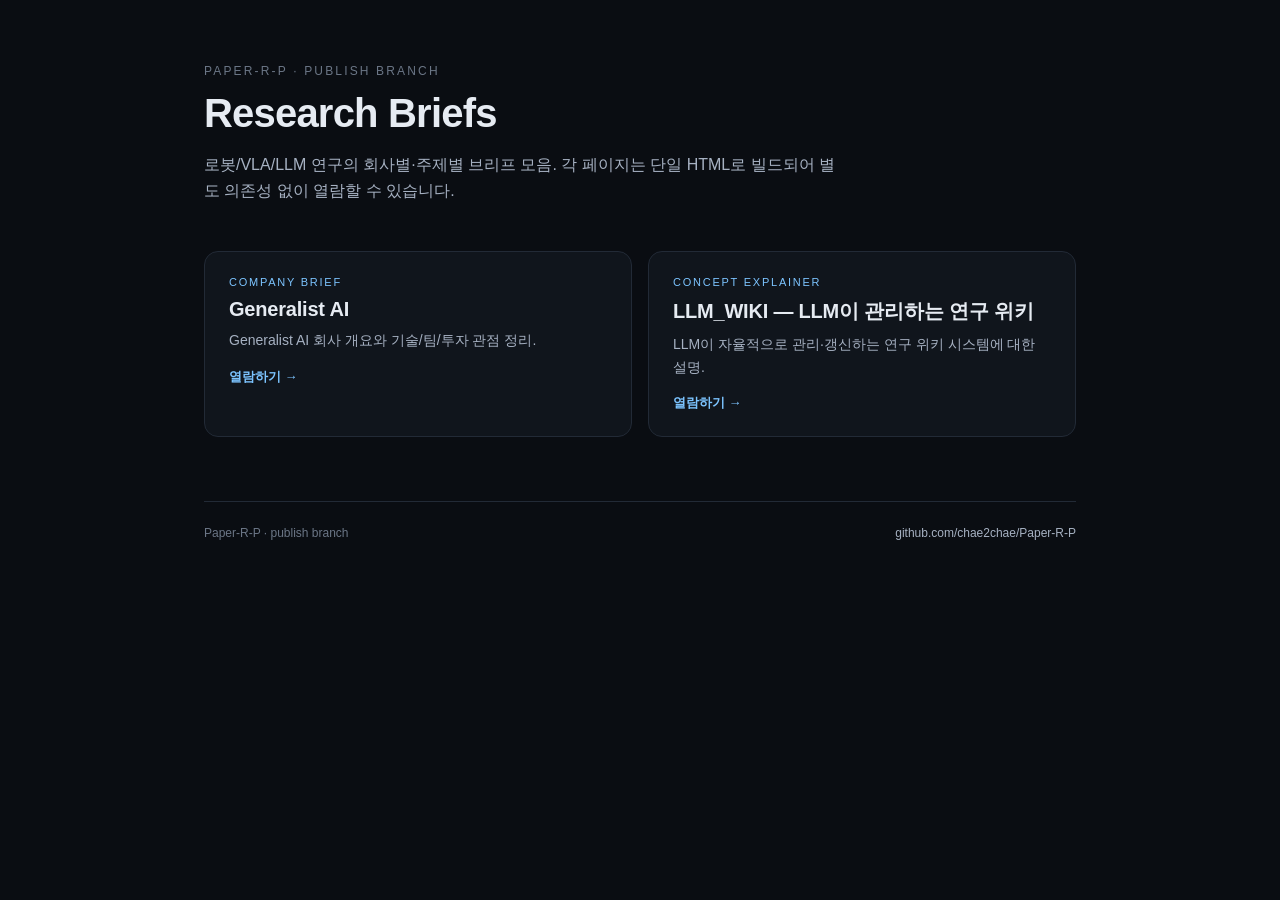
==== index.html @ 7116df8a "Publish Generalist AI brief and LLM_WIKI explainer Initial publish branch with two static HTML brief" ====
<!doctype html>
<html lang="ko">
<head>
<meta charset="utf-8" />
<meta name="viewport" content="width=device-width,initial-scale=1" />
<title>Paper-R-P — Publish</title>
<style>
  :root{
    --bg:#0a0d12;
    --bg-2:#10151c;
    --bg-3:#161c25;
    --line:#222a36;
    --text:#e6ebf2;
    --text-2:#a6b1c2;
    --muted:#6b7686;
    --accent:#7cc4ff;
    --accent-2:#9bff8f;
  }
  *{box-sizing:border-box}
  html,body{margin:0;padding:0;background:var(--bg);color:var(--text);font-family:-apple-system,BlinkMacSystemFont,"SF Pro Text","Pretendard","Noto Sans KR",sans-serif;-webkit-font-smoothing:antialiased}
  .wrap{max-width:920px;margin:0 auto;padding:64px 24px 96px}
  header{margin-bottom:48px}
  .eyebrow{font-size:12px;letter-spacing:.18em;color:var(--muted);text-transform:uppercase;margin-bottom:12px}
  h1{font-size:40px;line-height:1.15;margin:0 0 12px;letter-spacing:-0.02em}
  .sub{color:var(--text-2);font-size:16px;line-height:1.6;max-width:640px}
  .grid{display:grid;grid-template-columns:1fr;gap:16px;margin-top:40px}
  @media (min-width:720px){.grid{grid-template-columns:1fr 1fr}}
  .card{display:block;background:var(--bg-2);border:1px solid var(--line);border-radius:14px;padding:24px;text-decoration:none;color:var(--text);transition:border-color .15s ease, transform .15s ease, background .15s ease}
  .card:hover{border-color:#3a4a63;background:var(--bg-3);transform:translateY(-1px)}
  .card .tag{font-size:11px;letter-spacing:.16em;text-transform:uppercase;color:var(--accent);margin-bottom:10px}
  .card h2{font-size:20px;margin:0 0 8px;letter-spacing:-0.01em}
  .card p{color:var(--text-2);font-size:14px;line-height:1.6;margin:0}
  .card .more{display:inline-flex;align-items:center;gap:6px;margin-top:16px;color:var(--accent);font-size:13px;font-weight:600}
  footer{margin-top:64px;padding-top:24px;border-top:1px solid var(--line);color:var(--muted);font-size:12px;display:flex;justify-content:space-between;flex-wrap:wrap;gap:8px}
  footer a{color:var(--text-2);text-decoration:none}
  footer a:hover{color:var(--accent)}
</style>
</head>
<body>
  <div class="wrap">
    <header>
      <div class="eyebrow">Paper-R-P · Publish Branch</div>
      <h1>Research Briefs</h1>
      <p class="sub">로봇/VLA/LLM 연구의 회사별·주제별 브리프 모음. 각 페이지는 단일 HTML로 빌드되어 별도 의존성 없이 열람할 수 있습니다.</p>
    </header>

    <div class="grid">
      <a class="card" href="./Company-GeneralistAI.html">
        <div class="tag">Company Brief</div>
        <h2>Generalist AI</h2>
        <p>Generalist AI 회사 개요와 기술/팀/투자 관점 정리.</p>
        <div class="more">열람하기 →</div>
      </a>

      <a class="card" href="./LLM-Wiki-Explainer.html">
        <div class="tag">Concept Explainer</div>
        <h2>LLM_WIKI — LLM이 관리하는 연구 위키</h2>
        <p>LLM이 자율적으로 관리·갱신하는 연구 위키 시스템에 대한 설명.</p>
        <div class="more">열람하기 →</div>
      </a>
    </div>

    <footer>
      <span>Paper-R-P · publish branch</span>
      <a href="https://github.com/chae2chae/Paper-R-P" target="_blank" rel="noreferrer">github.com/chae2chae/Paper-R-P</a>
    </footer>
  </div>
</body>
</html>
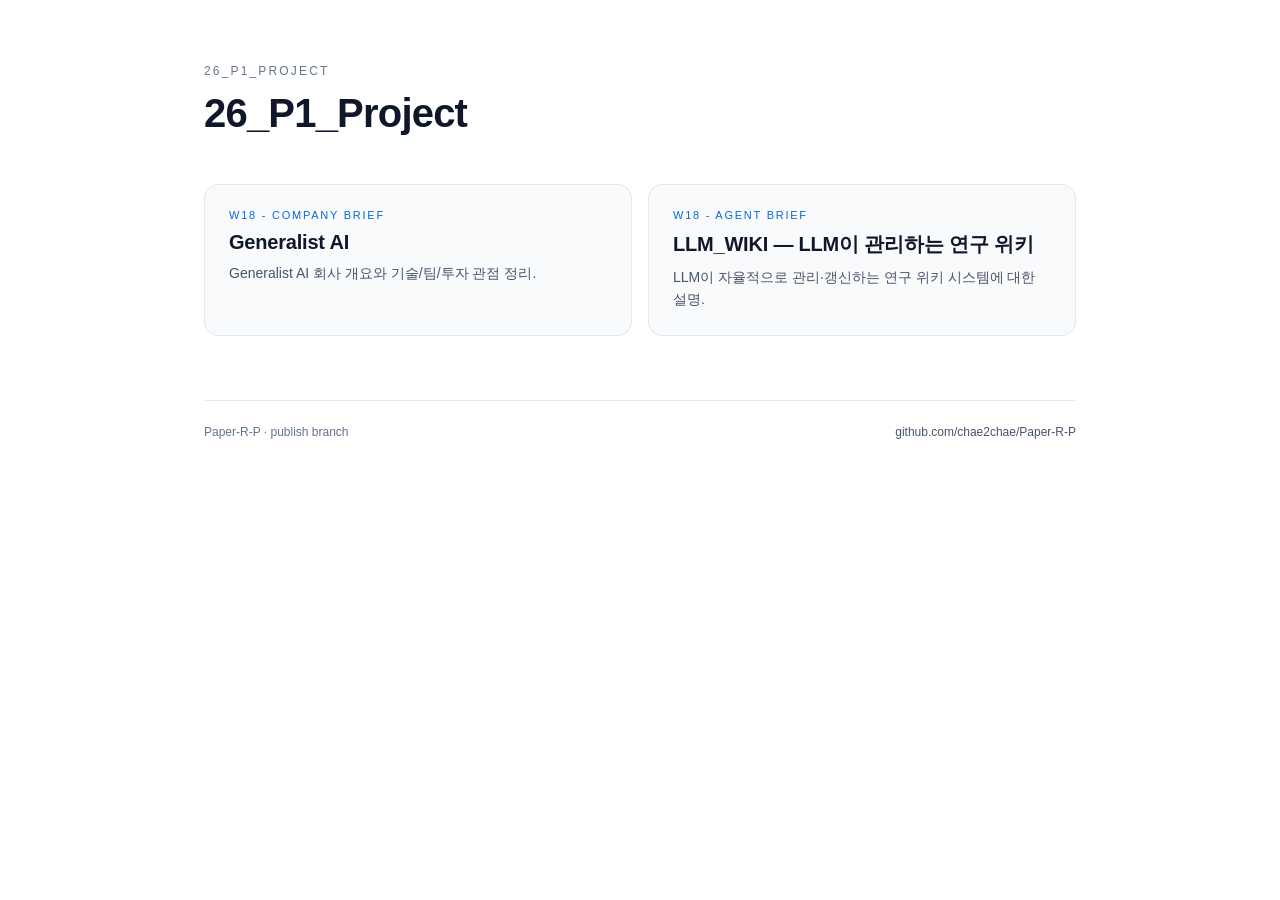
==== commit c8727cd0: "change color" ====
--- a/index.html
+++ b/index.html
@@ -6,15 +6,15 @@
 <title>Paper-R-P — Publish</title>
 <style>
   :root{
-    --bg:#0a0d12;
-    --bg-2:#10151c;
-    --bg-3:#161c25;
-    --line:#222a36;
-    --text:#e6ebf2;
-    --text-2:#a6b1c2;
-    --muted:#6b7686;
-    --accent:#7cc4ff;
-    --accent-2:#9bff8f;
+    --bg:#ffffff;
+    --bg-2:#f8fafc;
+    --bg-3:#f1f5f9;
+    --line:#e2e8f0;
+    --text:#0f172a;
+    --text-2:#475569;
+    --muted:#64748b;
+    --accent:#0969da;
+    --accent-2:#059669;
   }
   *{box-sizing:border-box}
   html,body{margin:0;padding:0;background:var(--bg);color:var(--text);font-family:-apple-system,BlinkMacSystemFont,"SF Pro Text","Pretendard","Noto Sans KR",sans-serif;-webkit-font-smoothing:antialiased}
@@ -26,7 +26,7 @@
   .grid{display:grid;grid-template-columns:1fr;gap:16px;margin-top:40px}
   @media (min-width:720px){.grid{grid-template-columns:1fr 1fr}}
   .card{display:block;background:var(--bg-2);border:1px solid var(--line);border-radius:14px;padding:24px;text-decoration:none;color:var(--text);transition:border-color .15s ease, transform .15s ease, background .15s ease}
-  .card:hover{border-color:#3a4a63;background:var(--bg-3);transform:translateY(-1px)}
+  .card:hover{border-color:#cbd5e1;background:var(--bg-3);transform:translateY(-1px)}
   .card .tag{font-size:11px;letter-spacing:.16em;text-transform:uppercase;color:var(--accent);margin-bottom:10px}
   .card h2{font-size:20px;margin:0 0 8px;letter-spacing:-0.01em}
   .card p{color:var(--text-2);font-size:14px;line-height:1.6;margin:0}
@@ -39,24 +39,23 @@
 <body>
   <div class="wrap">
     <header>
-      <div class="eyebrow">Paper-R-P · Publish Branch</div>
-      <h1>Research Briefs</h1>
-      <p class="sub">로봇/VLA/LLM 연구의 회사별·주제별 브리프 모음. 각 페이지는 단일 HTML로 빌드되어 별도 의존성 없이 열람할 수 있습니다.</p>
+      <div class="eyebrow">26_P1_Project</div>
+      <h1>26_P1_Project</h1>
     </header>
 
     <div class="grid">
       <a class="card" href="./Company-GeneralistAI.html">
-        <div class="tag">Company Brief</div>
+        <div class="tag">W18 - Company Brief</div>
         <h2>Generalist AI</h2>
         <p>Generalist AI 회사 개요와 기술/팀/투자 관점 정리.</p>
-        <div class="more">열람하기 →</div>
+        <!-- <div class="more">열람하기 →</div> -->
       </a>
 
       <a class="card" href="./LLM-Wiki-Explainer.html">
-        <div class="tag">Concept Explainer</div>
+        <div class="tag">W18 - Agent Brief</div>
         <h2>LLM_WIKI — LLM이 관리하는 연구 위키</h2>
         <p>LLM이 자율적으로 관리·갱신하는 연구 위키 시스템에 대한 설명.</p>
-        <div class="more">열람하기 →</div>
+        <!-- <div class="more">열람하기 →</div> -->
       </a>
     </div>
 
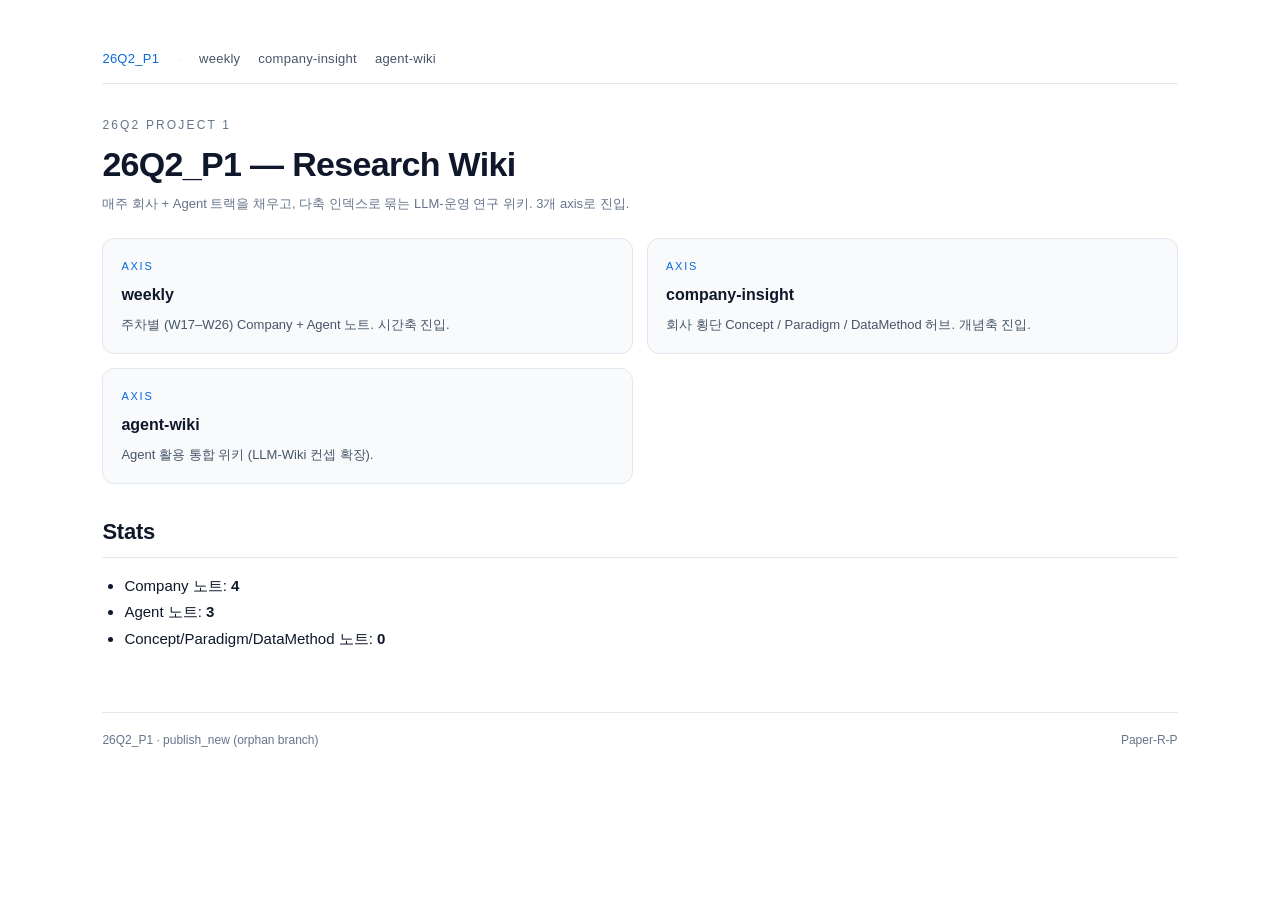
==== commit 334f126f: "Initial publish_new build — 3-axis research wiki IA - 3 axes: weekly (W17/W19/W21) / company-insight" ====
--- a/index.html
+++ b/index.html
@@ -1,67 +1,44 @@
 <!doctype html>
 <html lang="ko">
 <head>
-<meta charset="utf-8" />
-<meta name="viewport" content="width=device-width,initial-scale=1" />
-<title>Paper-R-P — Publish</title>
-<style>
-  :root{
-    --bg:#ffffff;
-    --bg-2:#f8fafc;
-    --bg-3:#f1f5f9;
-    --line:#e2e8f0;
-    --text:#0f172a;
-    --text-2:#475569;
-    --muted:#64748b;
-    --accent:#0969da;
-    --accent-2:#059669;
-  }
-  *{box-sizing:border-box}
-  html,body{margin:0;padding:0;background:var(--bg);color:var(--text);font-family:-apple-system,BlinkMacSystemFont,"SF Pro Text","Pretendard","Noto Sans KR",sans-serif;-webkit-font-smoothing:antialiased}
-  .wrap{max-width:920px;margin:0 auto;padding:64px 24px 96px}
-  header{margin-bottom:48px}
-  .eyebrow{font-size:12px;letter-spacing:.18em;color:var(--muted);text-transform:uppercase;margin-bottom:12px}
-  h1{font-size:40px;line-height:1.15;margin:0 0 12px;letter-spacing:-0.02em}
-  .sub{color:var(--text-2);font-size:16px;line-height:1.6;max-width:640px}
-  .grid{display:grid;grid-template-columns:1fr;gap:16px;margin-top:40px}
-  @media (min-width:720px){.grid{grid-template-columns:1fr 1fr}}
-  .card{display:block;background:var(--bg-2);border:1px solid var(--line);border-radius:14px;padding:24px;text-decoration:none;color:var(--text);transition:border-color .15s ease, transform .15s ease, background .15s ease}
-  .card:hover{border-color:#cbd5e1;background:var(--bg-3);transform:translateY(-1px)}
-  .card .tag{font-size:11px;letter-spacing:.16em;text-transform:uppercase;color:var(--accent);margin-bottom:10px}
-  .card h2{font-size:20px;margin:0 0 8px;letter-spacing:-0.01em}
-  .card p{color:var(--text-2);font-size:14px;line-height:1.6;margin:0}
-  .card .more{display:inline-flex;align-items:center;gap:6px;margin-top:16px;color:var(--accent);font-size:13px;font-weight:600}
-  footer{margin-top:64px;padding-top:24px;border-top:1px solid var(--line);color:var(--muted);font-size:12px;display:flex;justify-content:space-between;flex-wrap:wrap;gap:8px}
-  footer a{color:var(--text-2);text-decoration:none}
-  footer a:hover{color:var(--accent)}
-</style>
+  <meta charset="utf-8"/>
+  <meta name="viewport" content="width=device-width,initial-scale=1"/>
+  <title>26Q2_P1 — 26Q2_P1</title>
+  <link rel="stylesheet" href="style.css"/>
 </head>
 <body>
   <div class="wrap">
-    <header>
-      <div class="eyebrow">26_P1_Project</div>
-      <h1>26_P1_Project</h1>
-    </header>
+    <nav class="top">
+      <a href="index.html" class="active">26Q2_P1</a>
+      <span class="sep">·</span>
+      <a href="weekly/index.html">weekly</a>
+      <a href="company-insight/index.html">company-insight</a>
+      <a href="agent-wiki/index.html">agent-wiki</a>
+    </nav>
 
-    <div class="grid">
-      <a class="card" href="./Company-GeneralistAI.html">
-        <div class="tag">W18 - Company Brief</div>
-        <h2>Generalist AI</h2>
-        <p>Generalist AI 회사 개요와 기술/팀/투자 관점 정리.</p>
-        <!-- <div class="more">열람하기 →</div> -->
-      </a>
+<header>
+<div class="eyebrow">26Q2 Project 1</div>
+<h1>26Q2_P1 — Research Wiki</h1>
+<div class="meta">매주 회사 + Agent 트랙을 채우고, 다축 인덱스로 묶는 LLM-운영 연구 위키. 3개 axis로 진입.</div>
+</header>
+<div class="cards">
+  <a class="card" href="weekly/index.html"><div class="tag">Axis</div><h3>weekly</h3><p>주차별 (W17–W26) Company + Agent 노트. 시간축 진입.</p></a>
+  <a class="card" href="company-insight/index.html"><div class="tag">Axis</div><h3>company-insight</h3><p>회사 횡단 Concept / Paradigm / DataMethod 허브. 개념축 진입.</p></a>
+  <a class="card" href="agent-wiki/index.html"><div class="tag">Axis</div><h3>agent-wiki</h3><p>Agent 활용 통합 위키 (LLM-Wiki 컨셉 확장).</p></a>
+</div>
+<div class="section">
+  <h2>Stats</h2>
+  <ul>
+    <li>Company 노트: <strong>4</strong></li>
+    <li>Agent 노트: <strong>3</strong></li>
+    <li>Concept/Paradigm/DataMethod 노트: <strong>0</strong></li>
+  </ul>
+</div>
 
-      <a class="card" href="./LLM-Wiki-Explainer.html">
-        <div class="tag">W18 - Agent Brief</div>
-        <h2>LLM_WIKI — LLM이 관리하는 연구 위키</h2>
-        <p>LLM이 자율적으로 관리·갱신하는 연구 위키 시스템에 대한 설명.</p>
-        <!-- <div class="more">열람하기 →</div> -->
-      </a>
-    </div>
 
     <footer>
-      <span>Paper-R-P · publish branch</span>
-      <a href="https://github.com/chae2chae/Paper-R-P" target="_blank" rel="noreferrer">github.com/chae2chae/Paper-R-P</a>
+      <span>26Q2_P1 · publish_new (orphan branch)</span>
+      <span>Paper-R-P</span>
     </footer>
   </div>
 </body>
--- a/style.css
+++ b/style.css
@@ -0,0 +1,407 @@
+/* 26Q2_P1 publish_new — design tokens + base + components */
+
+/* ---------- design tokens ---------- */
+:root {
+  --bg: #ffffff;
+  --bg-2: #f8fafc;
+  --bg-3: #f1f5f9;
+  --line: #e2e8f0;
+  --text: #0f172a;
+  --text-2: #475569;
+  --muted: #64748b;
+  --accent: #0969da;
+  --accent-2: #059669;
+  --accent-3: #ea580c;
+  --warn: #d97706;
+  --radius: 12px;
+}
+
+/* ---------- reset / base ---------- */
+* { box-sizing: border-box; }
+html, body {
+  margin: 0;
+  background: var(--bg);
+  color: var(--text);
+  font-family: -apple-system, BlinkMacSystemFont, "Pretendard", "Noto Sans KR", sans-serif;
+  -webkit-font-smoothing: antialiased;
+  line-height: 1.65;
+  word-break: keep-all;
+  overflow-wrap: break-word;
+}
+.wrap { max-width: clamp(900px, 92vw, 1600px); margin: 0 auto; padding: 48px clamp(24px, 4vw, 64px) 96px; }
+/* prose-width helper for places where long-line readability matters */
+.note-body p, .note-body > ul, .note-body > ol, .note-body blockquote { max-width: 80ch; }
+a { color: var(--accent); }
+
+/* ---------- top nav ---------- */
+nav.top {
+  display: flex;
+  gap: 18px;
+  font-size: 13px;
+  letter-spacing: .02em;
+  border-bottom: 1px solid var(--line);
+  padding-bottom: 14px;
+  margin-bottom: 32px;
+}
+nav.top a { color: var(--text-2); text-decoration: none; }
+nav.top a:hover, nav.top a.active { color: var(--accent); }
+nav.top .sep { color: var(--line); }
+
+/* ---------- typography ---------- */
+header h1 {
+  font-size: 34px;
+  line-height: 1.2;
+  letter-spacing: -0.02em;
+  margin: 0 0 8px;
+}
+.eyebrow {
+  font-size: 12px;
+  letter-spacing: .18em;
+  color: var(--muted);
+  text-transform: uppercase;
+  margin-bottom: 8px;
+}
+.meta { color: var(--muted); font-size: 13px; margin-bottom: 24px; }
+.foreground {
+  background: var(--bg-2);
+  border-left: 3px solid var(--accent);
+  padding: 12px 16px;
+  border-radius: 0 8px 8px 0;
+  color: var(--text-2);
+  font-size: 14px;
+  margin: 14px 0 8px;
+}
+.lead { color: var(--text-2); margin: -8px 0 20px; }
+
+h2 { font-size: 22px; margin: 28px 0 8px; letter-spacing: -0.01em; }
+h3 { font-size: 17px; margin: 22px 0 6px; }
+h4 { font-size: 15px; margin: 18px 0 4px; color: var(--text-2); }
+p, li { font-size: 15px; }
+ul, ol { padding-left: 22px; }
+li { margin: 2px 0; }
+
+/* numbered section header — borrowed from legacy publish/ */
+.h2-numbered {
+  display: flex;
+  align-items: center;
+  gap: 14px;
+  margin: 32px 0 20px;
+}
+.h2-numbered .num {
+  font-family: ui-monospace, monospace;
+  color: var(--accent-3);
+  font-size: 13px;
+  letter-spacing: .05em;
+  border: 1px solid rgba(234, 88, 12, .4);
+  padding: 4px 10px;
+  border-radius: 6px;
+  line-height: 1;
+  font-weight: 600;
+}
+.h2-numbered h2 { margin: 0; line-height: 1.2; }
+
+/* ---------- chips ---------- */
+.chips { display: flex; flex-wrap: wrap; gap: 6px; margin: 6px 0 16px; }
+.chip {
+  font-size: 11px;
+  padding: 3px 9px;
+  border: 1px solid var(--line);
+  border-radius: 999px;
+  color: var(--text-2);
+  text-decoration: none;
+}
+.chip.k-Concept    { border-color: #bae6fd; background: #f0f9ff; color: #075985; }
+.chip.k-Paradigm   { border-color: #fde68a; background: #fffbeb; color: #92400e; }
+.chip.k-DataMethod { border-color: #bbf7d0; background: #f0fdf4; color: #166534; }
+.chip.k-Company    { border-color: #e0e7ff; background: #eef2ff; color: #3730a3; }
+.chip.k-Agent      { border-color: #fce7f3; background: #fdf2f8; color: #9d174d; }
+.chip.broken       { border-style: dashed; color: var(--warn); background: #fffbeb; }
+.pill {
+  display: inline-block;
+  font-size: 11px;
+  color: var(--text-2);
+  border: 1px solid var(--line);
+  border-radius: 999px;
+  padding: 2px 8px;
+  margin: 6px 4px 0 0;
+  background: var(--bg-3);
+}
+
+/* ---------- cards / grids ---------- */
+.cards { display: grid; grid-template-columns: 1fr; gap: 14px; margin-top: 22px; }
+.grid-2 { display: grid; grid-template-columns: 1fr 1fr; gap: 16px; }
+.grid-3 { display: grid; grid-template-columns: repeat(3, 1fr); gap: 16px; }
+@media (min-width: 720px) {
+  .cards { grid-template-columns: 1fr 1fr; }
+}
+@media (max-width: 820px) {
+  .grid-2, .grid-3 { grid-template-columns: 1fr; }
+}
+.card {
+  display: block;
+  background: var(--bg-2);
+  border: 1px solid var(--line);
+  border-radius: var(--radius);
+  padding: 18px;
+  text-decoration: none;
+  color: var(--text);
+}
+.card:hover { border-color: #cbd5e1; background: var(--bg-3); }
+.card .tag {
+  font-size: 11px;
+  letter-spacing: .16em;
+  text-transform: uppercase;
+  color: var(--accent);
+  margin-bottom: 6px;
+}
+.card h3 { font-size: 16px; margin: 0 0 6px; }
+.card p { color: var(--text-2); font-size: 13px; margin: 0; }
+
+/* ---------- sections ---------- */
+.section { margin: 30px 0; }
+.section > h2 { border-bottom: 1px solid var(--line); padding-bottom: 6px; }
+
+/* ---------- stats ---------- */
+.stat {
+  background: var(--bg-2);
+  border: 1px solid var(--line);
+  border-radius: var(--radius);
+  padding: 18px;
+  text-align: left;
+}
+.stat .num {
+  font-size: clamp(24px, 3vw, 30px);
+  font-weight: 700;
+  color: var(--accent);
+  letter-spacing: -.01em;
+}
+.stat .lbl { color: var(--text-2); font-size: 13px; margin-top: 4px; }
+.stat .sub { color: var(--muted); font-size: 11.5px; margin-top: 6px; }
+
+/* ---------- timeline ---------- */
+.timeline { position: relative; padding-left: 28px; margin: 0; }
+.timeline::before {
+  content: "";
+  position: absolute;
+  left: 8px; top: 6px; bottom: 6px;
+  width: 2px;
+  background: var(--line);
+}
+.tl-item { position: relative; margin: 0 0 18px; }
+.tl-item::before {
+  content: "";
+  position: absolute;
+  left: -26px; top: 6px;
+  width: 12px; height: 12px;
+  border-radius: 50%;
+  background: var(--bg);
+  border: 2px solid var(--accent);
+}
+.tl-item .date { font-family: ui-monospace, monospace; color: var(--accent); font-size: 12px; }
+.tl-item .ev { color: var(--text); font-weight: 600; margin-top: 2px; }
+.tl-item .desc { color: var(--text-2); font-size: 13.5px; margin-top: 2px; }
+
+/* ---------- diagram / pipeline ---------- */
+.diagram {
+  background: var(--bg-2);
+  border: 1px solid var(--line);
+  border-radius: var(--radius);
+  padding: 22px;
+  margin: 0 0 18px;
+}
+.diagram h3 { margin: 0 0 8px; font-size: 15px; }
+.diagram .cap { color: var(--muted); font-size: 12px; margin: 0 0 14px; }
+.pipeline { display: grid; grid-template-columns: repeat(4, 1fr); gap: 10px; }
+@media (max-width: 820px) { .pipeline { grid-template-columns: 1fr 1fr; } }
+.stage {
+  background: var(--bg-2);
+  border: 1px solid var(--line);
+  border-radius: var(--radius);
+  padding: 14px;
+  position: relative;
+}
+svg { display: block; max-width: 100%; height: auto; }
+
+/* ---------- tables ---------- */
+table {
+  width: 100%;
+  border-collapse: collapse;
+  margin: 14px 0;
+  font-size: 14px;
+  background: var(--bg-2);
+  border: 1px solid var(--line);
+  border-radius: var(--radius);
+  overflow: hidden;
+}
+th, td {
+  padding: 10px 12px;
+  text-align: left;
+  vertical-align: top;
+  border-bottom: 1px solid var(--line);
+}
+th {
+  background: var(--bg-3);
+  color: var(--text-2);
+  font-weight: 600;
+  font-size: 12px;
+  letter-spacing: .05em;
+  text-transform: uppercase;
+}
+tr:last-child td { border-bottom: none; }
+.scroll { overflow-x: auto; }
+
+/* ---------- inline ---------- */
+code {
+  background: var(--bg-3);
+  padding: 1px 6px;
+  border-radius: 4px;
+  font-size: 13px;
+  font-family: ui-monospace, SFMono-Regular, Menlo, Consolas, monospace;
+}
+pre.code {
+  background: #0f172a;
+  color: #e2e8f0;
+  padding: 14px 16px;
+  border-radius: 8px;
+  overflow: auto;
+  font-size: 13px;
+}
+pre.code code { background: transparent; color: inherit; padding: 0; }
+blockquote {
+  border-left: 3px solid var(--line);
+  padding: 6px 14px;
+  color: var(--text-2);
+  margin: 10px 0;
+  background: var(--bg-2);
+  border-radius: 0 6px 6px 0;
+}
+
+/* ---------- wikilinks / annotations ---------- */
+a.wl {
+  color: var(--accent-2);
+  text-decoration: none;
+  border-bottom: 1px dotted var(--accent-2);
+}
+a.wl-broken {
+  color: var(--warn);
+  border-bottom: 1px dashed var(--warn);
+}
+mark.capture {
+  background: #fef3c7;
+  color: #92400e;
+  padding: 2px 6px;
+  border-radius: 4px;
+  font-size: 13px;
+}
+.missing-asset {
+  background: #fee2e2;
+  color: #991b1b;
+  padding: 2px 6px;
+  border-radius: 4px;
+  font-size: 13px;
+}
+
+/* ---------- dataview placeholders ---------- */
+.dv-resolved {
+  background: var(--bg-2);
+  border: 1px solid var(--line);
+  border-radius: 8px;
+  padding: 10px 14px;
+  margin: 8px 0;
+  font-size: 14px;
+}
+.dv-resolved ul { margin: 6px 0 0; }
+.dv-empty { color: var(--muted); font-style: italic; font-size: 13px; }
+.dv-skip {
+  background: var(--bg-3);
+  color: var(--muted);
+  font-size: 12px;
+  padding: 8px 10px;
+  border-radius: 6px;
+}
+.kind { color: var(--muted); font-size: 12px; }
+
+/* ---------- footer ---------- */
+footer {
+  margin-top: 60px;
+  padding-top: 18px;
+  border-top: 1px solid var(--line);
+  color: var(--muted);
+  font-size: 12px;
+  display: flex;
+  justify-content: space-between;
+  flex-wrap: wrap;
+  gap: 8px;
+}
+
+/* ---------- hero meta block (B chrome) ---------- */
+.hero-meta {
+  display: flex;
+  flex-direction: column;
+  gap: 8px;
+  margin: 18px 0 24px;
+  padding: 14px 18px;
+  background: var(--bg-2);
+  border: 1px solid var(--line);
+  border-radius: var(--radius);
+}
+.meta-row {
+  display: grid;
+  grid-template-columns: 120px 1fr;
+  gap: 12px;
+  align-items: baseline;
+}
+@media (max-width: 720px) {
+  .meta-row { grid-template-columns: 1fr; gap: 4px; }
+}
+.meta-label {
+  font-size: 11px;
+  letter-spacing: .12em;
+  text-transform: uppercase;
+  color: var(--muted);
+  font-weight: 600;
+}
+.meta-row .chips { margin: 0; }
+
+/* openness pill colors */
+.pill.openness-open-source { background: #ecfdf5; color: #065f46; border-color: #a7f3d0; }
+.pill.openness-papers     { background: #eff6ff; color: #1e40af; border-color: #bfdbfe; }
+.pill.openness-blog       { background: #f5f3ff; color: #5b21b6; border-color: #ddd6fe; }
+.pill.openness-demo       { background: #fff7ed; color: #9a3412; border-color: #fed7aa; }
+.pill.openness-closed     { background: #f1f5f9; color: #475569; border-color: #cbd5e1; }
+
+/* ---------- related-panel (B chrome footer) ---------- */
+.related-panel {
+  margin-top: 48px;
+  padding-top: 24px;
+  border-top: 2px solid var(--line);
+}
+.related-panel .h2-numbered .num { color: var(--accent-2); border-color: rgba(5, 150, 105, .4); }
+.related-panel .card { padding: 14px 16px; }
+.related-panel .card .tag { color: var(--accent-2); }
+.related-panel .card h3 { font-size: 15px; }
+.related-panel .card .chips { margin-top: 8px; }
+.related-panel .card .pill {
+  font-size: 10px;
+  padding: 1px 7px;
+  background: var(--bg);
+}
+.shared-count {
+  color: var(--muted);
+  font-size: 12px;
+  margin: 0;
+}
+
+/* ---------- editorial badge ---------- */
+.editorial-source {
+  display: inline-block;
+  background: var(--bg-3);
+  color: var(--muted);
+  font-size: 11px;
+  padding: 2px 8px;
+  border-radius: 4px;
+  margin-left: 8px;
+  letter-spacing: .04em;
+}
+.editorial-source.curated { background: #ecfdf5; color: #065f46; }
+.editorial-source.draft { background: #fef3c7; color: #92400e; }
